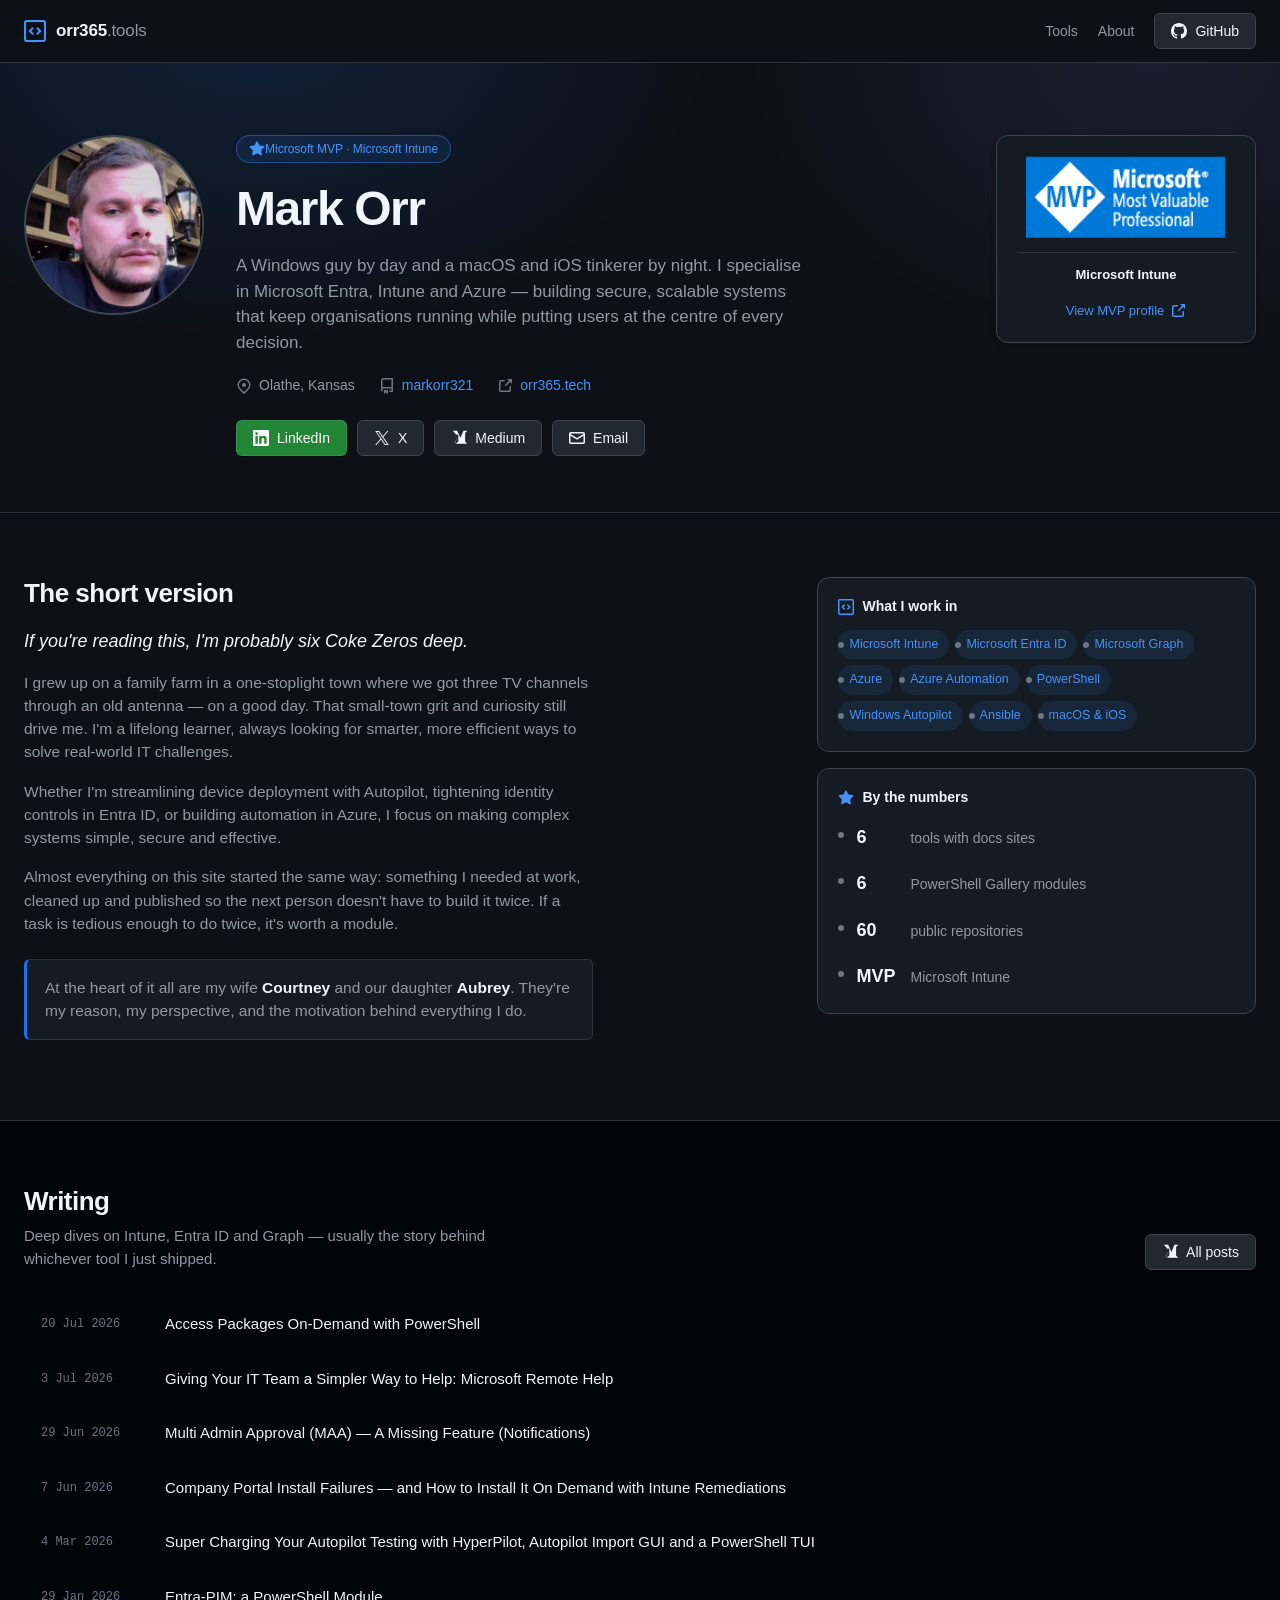
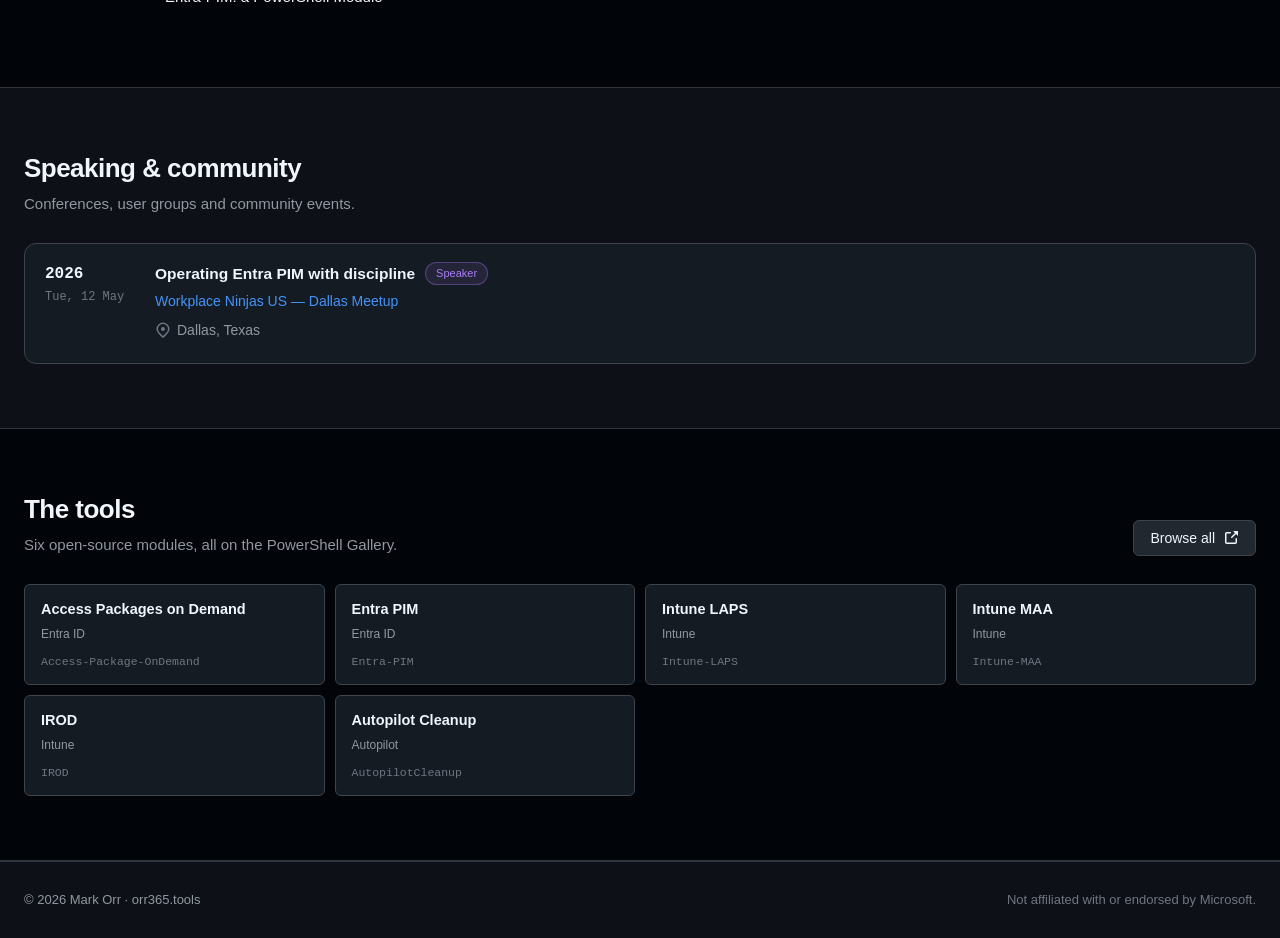
==== public/about.html @ f6708239 "Fix failed deploy: serve only public/, drop absolute _redirects The first Cloudflare build failed an" ====
<!doctype html>
<html lang="en" data-theme="dark">
<head>
<meta charset="utf-8">
<meta name="viewport" content="width=device-width, initial-scale=1">
<title>About Mark Orr — Microsoft MVP | orr365.tools</title>
<meta name="description" content="Mark Orr is a Microsoft MVP for Microsoft Intune, building open-source PowerShell tooling for Entra ID, Intune, Microsoft Graph and Windows Autopilot.">
<meta name="color-scheme" content="dark">
<meta name="author" content="Mark Orr">

<meta property="og:type" content="profile">
<meta property="og:url" content="https://orr365.tools/about.html">
<meta property="og:title" content="About Mark Orr — Microsoft MVP">
<meta property="og:description" content="Microsoft MVP for Microsoft Intune. Entra ID, Intune, Azure and PowerShell.">
<meta name="twitter:card" content="summary_large_image">
<meta name="twitter:creator" content="@MarkHunterOrr">

<link rel="canonical" href="https://orr365.tools/about.html">
<link rel="icon" href="data:image/svg+xml,%3Csvg xmlns='http://www.w3.org/2000/svg' viewBox='0 0 16 16'%3E%3Crect width='16' height='16' rx='3' fill='%230d1117'/%3E%3Cpath fill='%234493f8' d='M9.22 5.47a.75.75 0 0 1 1.06 0l2 2a.75.75 0 0 1 0 1.06l-2 2a.75.75 0 1 1-1.06-1.06L10.69 8 9.22 6.53a.75.75 0 0 1 0-1.06Zm-2.44 1.06L5.31 8l1.47 1.47a.75.75 0 1 1-1.06 1.06l-2-2a.75.75 0 0 1 0-1.06l2-2a.75.75 0 0 1 1.06 1.06Z'/%3E%3C/svg%3E">
<link rel="stylesheet" href="assets/css/styles.css">
</head>
<body>

<a class="skip-link" href="#story">Skip to content</a>

<header class="masthead">
  <div class="wrap masthead__inner">
    <a class="brand" href="index.html">
      <svg class="icon icon--brand" aria-hidden="true"><use href="#i-terminal"></use></svg>
      <span class="brand__name">orr365<span class="brand__tld">.tools</span></span>
    </a>
    <nav class="masthead__nav">
      <a href="index.html#tools">Tools</a>
      <a href="about.html" aria-current="page">About</a>
      <a class="btn btn--ghost" href="https://github.com/markorr321" target="_blank" rel="noopener">
        <svg class="icon" aria-hidden="true"><use href="#i-github"></use></svg>
        GitHub
      </a>
    </nav>
  </div>
</header>

<main>

  <!-- ==================================================== profile header -->
  <section class="profile">
    <div class="wrap profile__inner">
      <div class="profile__photo">
        <img src="assets/img/mark-orr.png" alt="Mark Orr" width="180" height="180" loading="eager">
      </div>

      <div class="profile__body">
        <p class="hero__eyebrow">
          <svg class="icon" aria-hidden="true"><use href="#i-star"></use></svg>
          Microsoft MVP · Microsoft Intune
        </p>
        <h1 class="profile__name">Mark Orr</h1>
        <p class="profile__tagline">
          A Windows guy by day and a macOS and iOS tinkerer by night. I specialise in
          Microsoft Entra, Intune and Azure — building secure, scalable systems that keep
          organisations running while putting users at the centre of every decision.
        </p>

        <ul class="profile__meta">
          <li>
            <svg class="icon" aria-hidden="true"><use href="#i-location"></use></svg>
            Olathe, Kansas
          </li>
          <li>
            <svg class="icon" aria-hidden="true"><use href="#i-repo"></use></svg>
            <a href="https://github.com/markorr321" target="_blank" rel="noopener">markorr321</a>
          </li>
          <li>
            <svg class="icon" aria-hidden="true"><use href="#i-link-external"></use></svg>
            <a href="https://orr365.tech/" target="_blank" rel="noopener">orr365.tech</a>
          </li>
        </ul>

        <div class="profile__actions">
          <a class="btn btn--primary" href="https://www.linkedin.com/in/markorr321/" target="_blank" rel="noopener">
            <svg class="icon" aria-hidden="true"><use href="#i-linkedin"></use></svg>
            LinkedIn
          </a>
          <a class="btn btn--ghost" href="https://x.com/MarkHunterOrr" target="_blank" rel="noopener">
            <svg class="icon" aria-hidden="true"><use href="#i-x"></use></svg>
            X
          </a>
          <a class="btn btn--ghost" href="https://medium.com/@markhunterorr" target="_blank" rel="noopener">
            <svg class="icon" aria-hidden="true"><use href="#i-medium"></use></svg>
            Medium
          </a>
          <a class="btn btn--ghost" href="mailto:mark@orr365.tech">
            <svg class="icon" aria-hidden="true"><use href="#i-mail"></use></svg>
            Email
          </a>
        </div>
      </div>

      <aside class="mvp-card">
        <img src="assets/img/mvp-badge.png" alt="Microsoft Most Valuable Professional" width="240" loading="lazy">
        <p class="mvp-card__cat">Microsoft Intune</p>
        <a class="mvp-card__link"
           href="https://mvp.microsoft.com/en-US/mvp/profile/7694603b-9fa5-472e-b0a5-1e70a3eb6568"
           target="_blank" rel="noopener">
          View MVP profile
          <svg class="icon" aria-hidden="true"><use href="#i-link-external"></use></svg>
        </a>
      </aside>
    </div>
  </section>

  <!-- ============================================================== story -->
  <section class="section" id="story">
    <div class="wrap prose-grid">
      <div class="prose">
        <h2>The short version</h2>
        <p class="prose__lead">If you're reading this, I'm probably six Coke Zeros deep.</p>
        <p>
          I grew up on a family farm in a one-stoplight town where we got three TV channels
          through an old antenna — on a good day. That small-town grit and curiosity still
          drive me. I'm a lifelong learner, always looking for smarter, more efficient ways
          to solve real-world IT challenges.
        </p>
        <p>
          Whether I'm streamlining device deployment with Autopilot, tightening identity
          controls in Entra ID, or building automation in Azure, I focus on making complex
          systems simple, secure and effective.
        </p>
        <p>
          Almost everything on this site started the same way: something I needed at work,
          cleaned up and published so the next person doesn't have to build it twice. If a
          task is tedious enough to do twice, it's worth a module.
        </p>
        <p class="prose__note">
          At the heart of it all are my wife <strong>Courtney</strong> and our daughter
          <strong>Aubrey</strong>. They're my reason, my perspective, and the motivation
          behind everything I do.
        </p>
      </div>

      <aside class="side-stack">
        <div class="callout">
          <h3><svg class="icon" aria-hidden="true"><use href="#i-terminal"></use></svg> What I work in</h3>
          <ul class="pill-list">
            <li>Microsoft Intune</li>
            <li>Microsoft Entra ID</li>
            <li>Microsoft Graph</li>
            <li>Azure</li>
            <li>Azure Automation</li>
            <li>PowerShell</li>
            <li>Windows Autopilot</li>
            <li>Ansible</li>
            <li>macOS &amp; iOS</li>
          </ul>
        </div>

        <div class="callout">
          <h3><svg class="icon" aria-hidden="true"><use href="#i-star"></use></svg> By the numbers</h3>
          <ul class="factlist">
            <li><strong>6</strong><span>tools with docs sites</span></li>
            <li><strong>6</strong><span>PowerShell Gallery modules</span></li>
            <li><strong data-gh="repos">60</strong><span>public repositories</span></li>
            <li><strong>MVP</strong><span>Microsoft Intune</span></li>
          </ul>
        </div>
      </aside>
    </div>
  </section>

  <!-- ============================================================ writing -->
  <section class="section section--inset" id="writing">
    <div class="wrap">
      <div class="section__head">
        <div>
          <h2>Writing</h2>
          <p class="section__sub">Deep dives on Intune, Entra ID and Graph — usually the
             story behind whichever tool I just shipped.</p>
        </div>
        <a class="btn btn--ghost" href="https://medium.com/@markhunterorr" target="_blank" rel="noopener">
          <svg class="icon" aria-hidden="true"><use href="#i-medium"></use></svg>
          All posts
        </a>
      </div>

      <ul class="posts">
        <li class="post">
          <a href="https://medium.com/@markhunterorr/access-packages-on-demand-assignment-from-powershell-3fdcfacd803e" target="_blank" rel="noopener">
            <time datetime="2026-07-20">20 Jul 2026</time>
            <span class="post__title">Access Packages On-Demand with PowerShell</span>
            <svg class="icon post__arrow" aria-hidden="true"><use href="#i-link-external"></use></svg>
          </a>
        </li>
        <li class="post">
          <a href="https://medium.com/@markhunterorr/giving-your-it-team-a-simpler-way-to-help-microsoft-remote-help-8c8ef03867a9" target="_blank" rel="noopener">
            <time datetime="2026-07-03">3 Jul 2026</time>
            <span class="post__title">Giving Your IT Team a Simpler Way to Help: Microsoft Remote Help</span>
            <svg class="icon post__arrow" aria-hidden="true"><use href="#i-link-external"></use></svg>
          </a>
        </li>
        <li class="post">
          <a href="https://medium.com/@markhunterorr/multi-admin-approval-maa-a-missing-feature-notifications-4b9b5220e2ea" target="_blank" rel="noopener">
            <time datetime="2026-06-29">29 Jun 2026</time>
            <span class="post__title">Multi Admin Approval (MAA) — A Missing Feature (Notifications)</span>
            <svg class="icon post__arrow" aria-hidden="true"><use href="#i-link-external"></use></svg>
          </a>
        </li>
        <li class="post">
          <a href="https://medium.com/@markhunterorr/company-portal-install-failures-and-how-to-install-it-on-demand-using-intune-remediations-1cc03cb31d5d" target="_blank" rel="noopener">
            <time datetime="2026-06-07">7 Jun 2026</time>
            <span class="post__title">Company Portal Install Failures — and How to Install It On Demand with Intune Remediations</span>
            <svg class="icon post__arrow" aria-hidden="true"><use href="#i-link-external"></use></svg>
          </a>
        </li>
        <li class="post">
          <a href="https://medium.com/@markhunterorr/super-charging-your-autopilot-testing-with-hyperpilot-autopilot-import-gui-and-a-powershell-tui-af44c7ed1bee" target="_blank" rel="noopener">
            <time datetime="2026-03-04">4 Mar 2026</time>
            <span class="post__title">Super Charging Your Autopilot Testing with HyperPilot, Autopilot Import GUI and a PowerShell TUI</span>
            <svg class="icon post__arrow" aria-hidden="true"><use href="#i-link-external"></use></svg>
          </a>
        </li>
        <li class="post">
          <a href="https://medium.com/@markhunterorr/entra-pim-a-powershell-module-45c83fb3df5f" target="_blank" rel="noopener">
            <time datetime="2026-01-29">29 Jan 2026</time>
            <span class="post__title">Entra-PIM: a PowerShell Module</span>
            <svg class="icon post__arrow" aria-hidden="true"><use href="#i-link-external"></use></svg>
          </a>
        </li>
      </ul>
    </div>
  </section>

  <!-- ========================================================== speaking -->
  <!--
       To add an appearance, copy one <li class="talk"> block and keep the
       newest at the top. Fill talk__title with the session title if you have
       one; otherwise the event name alone reads fine.
  -->
  <section class="section" id="speaking">
    <div class="wrap">
      <div class="section__head">
        <div>
          <h2>Speaking &amp; community</h2>
          <p class="section__sub">Conferences, user groups and community events.</p>
        </div>
      </div>

      <ul class="talks">
        <li class="talk">
          <div class="talk__meta">
            <span class="talk__year">2026</span>
            <time class="talk__date" datetime="2026-05-12">Tue, 12 May</time>
          </div>
          <div class="talk__body">
            <div class="talk__headrow">
              <h3 class="talk__title">Operating Entra PIM with discipline</h3>
              <span class="talk__role">Speaker</span>
            </div>
            <p class="talk__event">Workplace Ninjas US — Dallas Meetup</p>
            <p class="talk__desc">
              <svg class="icon" aria-hidden="true"><use href="#i-location"></use></svg>
              Dallas, Texas
            </p>
          </div>
        </li>
      </ul>
    </div>
  </section>

  <!-- ====================================================== tools strip -->
  <section class="section section--inset" id="tools-strip">
    <div class="wrap">
      <div class="section__head">
        <div>
          <h2>The tools</h2>
          <p class="section__sub">Six open-source modules, all on the PowerShell Gallery.</p>
        </div>
        <a class="btn btn--ghost" href="index.html#tools">
          Browse all
          <svg class="icon" aria-hidden="true"><use href="#i-link-external"></use></svg>
        </a>
      </div>
      <div class="strip" id="strip"></div>
    </div>
  </section>

</main>

<footer class="footer">
  <div class="wrap footer__inner">
    <span>&copy; <span id="year">2026</span> Mark Orr · orr365.tools</span>
    <span class="footer__note">Not affiliated with or endorsed by Microsoft.</span>
  </div>
</footer>

<svg xmlns="http://www.w3.org/2000/svg" style="display:none" aria-hidden="true">
  <symbol id="i-github" viewBox="0 0 16 16"><path d="M8 0c4.42 0 8 3.58 8 8a8.013 8.013 0 0 1-5.45 7.59c-.4.08-.55-.17-.55-.38 0-.27.01-1.13.01-2.2 0-.75-.25-1.23-.54-1.48 1.78-.2 3.65-.88 3.65-3.95 0-.88-.31-1.59-.82-2.15.08-.2.36-1.02-.08-2.12 0 0-.67-.22-2.2.82-.64-.18-1.32-.27-2-.27-.68 0-1.36.09-2 .27-1.53-1.03-2.2-.82-2.2-.82-.44 1.1-.16 1.92-.08 2.12-.51.56-.82 1.28-.82 2.15 0 3.06 1.86 3.75 3.64 3.95-.23.2-.44.55-.51 1.07-.46.21-1.61.55-2.33-.66-.15-.24-.6-.83-1.23-.82-.67.01-.27.38.01.53.34.19.73.9.82 1.13.16.45.68 1.31 2.69.94 0 .67.01 1.3.01 1.49 0 .21-.15.45-.55.38A7.995 7.995 0 0 1 0 8c0-4.42 3.58-8 8-8Z"/></symbol>
  <symbol id="i-repo" viewBox="0 0 16 16"><path d="M2 2.5A2.5 2.5 0 0 1 4.5 0h8.75a.75.75 0 0 1 .75.75v12.5a.75.75 0 0 1-.75.75h-2.5a.75.75 0 0 1 0-1.5h1.75v-2h-8a1 1 0 0 0-.714 1.7.75.75 0 1 1-1.072 1.05A2.495 2.495 0 0 1 2 11.5Zm10.5-1h-8a1 1 0 0 0-1 1v6.708A2.486 2.486 0 0 1 4.5 9h8ZM5 12.25a.25.25 0 0 1 .25-.25h3.5a.25.25 0 0 1 .25.25v3.25a.25.25 0 0 1-.4.2l-1.45-1.087a.249.249 0 0 0-.3 0L5.4 15.7a.25.25 0 0 1-.4-.2Z"/></symbol>
  <symbol id="i-search" viewBox="0 0 16 16"><path d="M10.68 11.74a6 6 0 0 1-7.922-8.982 6 6 0 0 1 8.982 7.922l3.04 3.04a.749.749 0 0 1-.326 1.275.749.749 0 0 1-.734-.215ZM11.5 7a4.499 4.499 0 1 0-8.997 0A4.499 4.499 0 0 0 11.5 7Z"/></symbol>
  <symbol id="i-download" viewBox="0 0 16 16"><path d="M2.75 14A1.75 1.75 0 0 1 1 12.25v-2.5a.75.75 0 0 1 1.5 0v2.5c0 .138.112.25.25.25h10.5a.25.25 0 0 0 .25-.25v-2.5a.75.75 0 0 1 1.5 0v2.5A1.75 1.75 0 0 1 13.25 14Z"/><path d="M7.25 7.689V2a.75.75 0 0 1 1.5 0v5.689l1.97-1.969a.749.749 0 1 1 1.06 1.06l-3.25 3.25a.749.749 0 0 1-1.06 0L4.22 6.78a.749.749 0 1 1 1.06-1.06Z"/></symbol>
  <symbol id="i-book" viewBox="0 0 16 16"><path d="M0 1.75A.75.75 0 0 1 .75 1h4.253c1.227 0 2.317.59 3 1.501A3.743 3.743 0 0 1 11.006 1h4.245a.75.75 0 0 1 .75.75v10.5a.75.75 0 0 1-.75.75h-4.507a2.25 2.25 0 0 0-1.591.659l-.622.621a.75.75 0 0 1-1.06 0l-.622-.621A2.25 2.25 0 0 0 5.258 13H.75a.75.75 0 0 1-.75-.75Zm7.251 10.324.004-5.073-.002-2.253A2.25 2.25 0 0 0 5.003 2.5H1.5v9h3.757a3.75 3.75 0 0 1 1.994.574ZM8.755 4.75l-.004 7.322a3.752 3.752 0 0 1 1.992-.572H14.5v-9h-3.495a2.25 2.25 0 0 0-2.25 2.25Z"/></symbol>
  <symbol id="i-link-external" viewBox="0 0 16 16"><path d="M3.75 2h3.5a.75.75 0 0 1 0 1.5h-3.5a.25.25 0 0 0-.25.25v8.5c0 .138.112.25.25.25h8.5a.25.25 0 0 0 .25-.25v-3.5a.75.75 0 0 1 1.5 0v3.5A1.75 1.75 0 0 1 12.25 14h-8.5A1.75 1.75 0 0 1 2 12.25v-8.5C2 2.784 2.784 2 3.75 2Zm6.854-1h4.146a.25.25 0 0 1 .25.25v4.146a.25.25 0 0 1-.427.177L13.03 4.03 9.28 7.78a.751.751 0 0 1-1.042-.018.751.751 0 0 1-.018-1.042l3.75-3.75-1.543-1.543A.25.25 0 0 1 10.604 1Z"/></symbol>
  <symbol id="i-terminal" viewBox="0 0 16 16"><path d="M0 1.75C0 .784.784 0 1.75 0h12.5C15.216 0 16 .784 16 1.75v12.5A1.75 1.75 0 0 1 14.25 16H1.75A1.75 1.75 0 0 1 0 14.25Zm1.75-.25a.25.25 0 0 0-.25.25v12.5c0 .138.112.25.25.25h12.5a.25.25 0 0 0 .25-.25V1.75a.25.25 0 0 0-.25-.25Zm7.47 3.97a.75.75 0 0 1 1.06 0l2 2a.75.75 0 0 1 0 1.06l-2 2a.749.749 0 0 1-1.275-.326.749.749 0 0 1 .215-.734L10.69 8 9.22 6.53a.75.75 0 0 1 0-1.06ZM6.78 6.53 5.31 8l1.47 1.47a.749.749 0 0 1-.326 1.275.749.749 0 0 1-.734-.215l-2-2a.75.75 0 0 1 0-1.06l2-2a.751.751 0 0 1 1.042.018.751.751 0 0 1 .018 1.042Z"/></symbol>
  <symbol id="i-star" viewBox="0 0 16 16"><path d="M8 .25a.75.75 0 0 1 .673.418l1.882 3.815 4.21.612a.75.75 0 0 1 .416 1.279l-3.046 2.97.719 4.192a.751.751 0 0 1-1.088.791L8 12.347l-3.766 1.98a.75.75 0 0 1-1.088-.79l.72-4.194L.818 6.374a.75.75 0 0 1 .416-1.28l4.21-.611L7.327.668A.75.75 0 0 1 8 .25Z"/></symbol>
  <symbol id="i-location" viewBox="0 0 16 16"><path d="m12.596 11.596-3.535 3.536a1.5 1.5 0 0 1-2.122 0l-3.535-3.536a6.5 6.5 0 1 1 9.192-9.193 6.5 6.5 0 0 1 0 9.193Zm-1.06-8.132a5 5 0 1 0-7.072 7.072L8 14.07l3.536-3.534a5 5 0 0 0 0-7.072ZM8 9a2 2 0 1 1-.001-3.999A2 2 0 0 1 8 9Z"/></symbol>
  <symbol id="i-mail" viewBox="0 0 16 16"><path d="M1.75 2h12.5c.966 0 1.75.784 1.75 1.75v8.5A1.75 1.75 0 0 1 14.25 14H1.75A1.75 1.75 0 0 1 0 12.25v-8.5C0 2.784.784 2 1.75 2ZM1.5 12.251c0 .138.112.25.25.25h12.5a.25.25 0 0 0 .25-.25V5.809L8.38 9.397a.75.75 0 0 1-.76 0L1.5 5.809Zm13-8.181v-.32a.25.25 0 0 0-.25-.25H1.75a.25.25 0 0 0-.25.25v.32L8 7.88Z"/></symbol>
  <symbol id="i-linkedin" viewBox="0 0 16 16"><path d="M13.632 13.635h-2.37V9.922c0-.886-.018-2.025-1.234-2.025-1.235 0-1.424.964-1.424 1.96v3.778h-2.37V6H8.51v1.043h.032c.317-.601 1.092-1.235 2.247-1.235 2.4 0 2.845 1.58 2.845 3.637v4.19ZM3.558 4.955a1.376 1.376 0 1 1 0-2.753 1.376 1.376 0 0 1 0 2.753Zm1.188 8.68H2.372V6h2.374v7.635ZM14.816 0H1.18C.528 0 0 .516 0 1.153v13.694C0 15.484.528 16 1.18 16h13.635c.652 0 1.185-.516 1.185-1.153V1.153C16 .516 15.467 0 14.815 0Z"/></symbol>
  <symbol id="i-x" viewBox="0 0 16 16"><path d="M9.294 6.928 14.357 1h-1.2L8.762 6.147 5.25 1H1.2l5.31 7.784L1.2 15h1.2l4.642-5.436L10.751 15h4.05L9.294 6.928ZM7.651 8.852l-.538-.775L2.832 1.91h1.843l3.454 4.977.538.775 4.491 6.47h-1.843L7.651 8.852Z"/></symbol>
  <symbol id="i-medium" viewBox="0 0 16 16"><path d="M4.513 4.011a.45.45 0 0 0-.147-.38L1.29 0v-.055h4.767l3.685 8.08L12.982-.055h4.545V0l-2.63 2.52a.077.077 0 0 0-.029.074v9.253a.077.077 0 0 0 .03.074l2.567 2.52v.055h-12.9v-.055l2.66-2.582c.115-.115.115-.15.115-.325V4.4l-3.7 9.42H3.14l4.307-9.42Z" transform="scale(0.9) translate(0.8 0.9)"/></symbol>
</svg>

<script src="assets/js/tools.js"></script>
<script src="assets/js/about.js"></script>
</body>
</html>
---- public/assets/css/styles.css ----
/* ==========================================================================
   orr365.tools — GitHub dark theme (Primer dark palette)
   ========================================================================== */

:root {
  /* Surfaces */
  --bg-default:  #0d1117;
  --bg-muted:    #151b23;
  --bg-inset:    #010409;
  --bg-subtle:   #212830;

  /* Borders */
  --border-default: #3d444d;
  --border-muted:   #2f353d;

  /* Foreground */
  --fg-default: #f0f6fc;
  --fg-muted:   #9198a1;
  --fg-subtle:  #6e7681;
  --fg-onEmphasis: #ffffff;

  /* Accents */
  --accent-fg:       #4493f8;
  --accent-emphasis: #1f6feb;
  --accent-muted:    rgba(56, 139, 253, 0.4);
  --accent-subtle:   rgba(56, 139, 253, 0.1);

  --success-fg:   #3fb950;
  --done-fg:      #ab7df8;
  --attention-fg: #d29922;
  --severe-fg:    #db6d28;
  --danger-fg:    #f85149;

  /* Buttons */
  --btn-bg:        #212830;
  --btn-hover-bg:  #262c36;
  --btn-border:    #3d444d;
  --btn-primary-bg:       #238636;
  --btn-primary-hover-bg: #29903b;
  --btn-primary-border:   rgba(240, 246, 252, 0.1);

  /* Type */
  --font-sans: -apple-system, BlinkMacSystemFont, "Segoe UI", "Noto Sans",
               Helvetica, Arial, sans-serif, "Apple Color Emoji", "Segoe UI Emoji";
  --font-mono: ui-monospace, SFMono-Regular, "SF Mono", Menlo, Consolas,
               "Liberation Mono", monospace;

  /* Layout */
  --wrap: 1280px;
  --radius:    6px;
  --radius-lg: 12px;

  --shadow-sm: 0 1px 0 rgba(1, 4, 9, 0.2);
  --shadow-md: 0 3px 6px rgba(1, 4, 9, 0.15);
  --shadow-lg: 0 8px 24px rgba(1, 4, 9, 0.2);
}

/* --------------------------------------------------------------------------
   Base
   -------------------------------------------------------------------------- */

*, *::before, *::after { box-sizing: border-box; }

html { -webkit-text-size-adjust: 100%; scroll-behavior: smooth; }

@media (prefers-reduced-motion: reduce) {
  html { scroll-behavior: auto; }
  *, *::before, *::after {
    animation-duration: .01ms !important;
    animation-iteration-count: 1 !important;
    transition-duration: .01ms !important;
  }
}

body {
  margin: 0;
  background: var(--bg-default);
  color: var(--fg-default);
  font-family: var(--font-sans);
  font-size: 16px;
  line-height: 1.5;
  -webkit-font-smoothing: antialiased;
  overflow-x: hidden;
}

a { color: var(--accent-fg); text-decoration: none; }
a:hover { text-decoration: underline; }

h1, h2, h3 { margin: 0; line-height: 1.25; font-weight: 600; }

ul { margin: 0; padding: 0; list-style: none; }

:focus-visible {
  outline: 2px solid var(--accent-fg);
  outline-offset: 2px;
  border-radius: var(--radius);
}

.wrap {
  width: 100%;
  max-width: var(--wrap);
  margin-inline: auto;
  padding-inline: 24px;
}

.icon {
  width: 16px;
  height: 16px;
  fill: currentColor;
  flex: none;
  vertical-align: text-bottom;
}
.icon--lg    { width: 24px; height: 24px; }
.icon--brand { width: 22px; height: 22px; color: var(--accent-fg); }

.skip-link {
  position: absolute;
  left: -9999px;
  top: 0;
  z-index: 100;
  padding: 10px 16px;
  background: var(--accent-emphasis);
  color: var(--fg-onEmphasis);
  border-radius: 0 0 var(--radius) 0;
}
.skip-link:focus { left: 0; }

/* --------------------------------------------------------------------------
   Buttons
   -------------------------------------------------------------------------- */

.btn {
  display: inline-flex;
  align-items: center;
  gap: 8px;
  padding: 7px 16px;
  font-size: 14px;
  font-weight: 500;
  line-height: 20px;
  white-space: nowrap;
  border: 1px solid var(--btn-border);
  border-radius: var(--radius);
  cursor: pointer;
  transition: background-color .15s, border-color .15s;
}
.btn:hover { text-decoration: none; }

.btn--ghost {
  background: var(--btn-bg);
  color: var(--fg-default);
}
.btn--ghost:hover {
  background: var(--btn-hover-bg);
  border-color: var(--fg-subtle);
}

.btn--primary {
  background: var(--btn-primary-bg);
  border-color: var(--btn-primary-border);
  color: var(--fg-onEmphasis);
  box-shadow: var(--shadow-sm);
}
.btn--primary:hover { background: var(--btn-primary-hover-bg); }

/* --------------------------------------------------------------------------
   Masthead
   -------------------------------------------------------------------------- */

.masthead {
  position: sticky;
  top: 0;
  z-index: 20;
  background: rgba(13, 17, 23, 0.8);
  backdrop-filter: saturate(180%) blur(12px);
  border-bottom: 1px solid var(--border-muted);
}

.masthead__inner {
  display: flex;
  align-items: center;
  justify-content: space-between;
  gap: 16px;
  height: 62px;
}

.brand {
  display: inline-flex;
  align-items: center;
  gap: 10px;
  color: var(--fg-default);
  font-size: 17px;
  font-weight: 600;
  letter-spacing: -0.01em;
}
.brand:hover { text-decoration: none; }
.brand__tld { color: var(--fg-muted); font-weight: 400; }

.masthead__nav {
  display: flex;
  align-items: center;
  gap: 20px;
  font-size: 14px;
}
.masthead__nav > a:not(.btn) {
  color: var(--fg-muted);
  font-weight: 500;
  transition: color .15s;
}
.masthead__nav > a:not(.btn):hover {
  color: var(--fg-default);
  text-decoration: none;
}

/* --------------------------------------------------------------------------
   Hero
   -------------------------------------------------------------------------- */

.hero {
  position: relative;
  padding: 96px 0 72px;
  border-bottom: 1px solid var(--border-muted);
  background:
    radial-gradient(60% 120% at 50% -10%, rgba(31, 111, 235, 0.18), transparent 65%),
    radial-gradient(40% 80% at 85% 10%, rgba(171, 125, 248, 0.10), transparent 70%),
    var(--bg-default);
}

/* Subtle grid texture behind the hero */
.hero::before {
  content: "";
  position: absolute;
  inset: 0;
  background-image:
    linear-gradient(to right, rgba(61, 68, 77, 0.25) 1px, transparent 1px),
    linear-gradient(to bottom, rgba(61, 68, 77, 0.25) 1px, transparent 1px);
  background-size: 56px 56px;
  mask-image: radial-gradient(70% 70% at 50% 0%, #000 20%, transparent 75%);
  -webkit-mask-image: radial-gradient(70% 70% at 50% 0%, #000 20%, transparent 75%);
  pointer-events: none;
}
.hero > .wrap { position: relative; }

.hero__eyebrow {
  margin: 0 0 16px;
  display: inline-flex;
  align-items: center;
  padding: 4px 12px;
  font-size: 12px;
  font-weight: 500;
  color: var(--accent-fg);
  background: var(--accent-subtle);
  border: 1px solid var(--accent-muted);
  border-radius: 999px;
}

.hero__title {
  max-width: 20ch;
  font-size: clamp(2.25rem, 6vw, 4rem);
  font-weight: 700;
  letter-spacing: -0.03em;
  margin-bottom: 20px;
}

.grad {
  background: linear-gradient(135deg, #4493f8 0%, #ab7df8 100%);
  -webkit-background-clip: text;
  background-clip: text;
  color: transparent;
}

.hero__lede {
  max-width: 62ch;
  margin: 0 0 32px;
  font-size: clamp(1rem, 1.6vw, 1.175rem);
  color: var(--fg-muted);
}

.hero__actions {
  display: flex;
  flex-wrap: wrap;
  gap: 12px;
  margin-bottom: 48px;
}

.hero__stats {
  display: flex;
  flex-wrap: wrap;
  gap: 40px;
}
.hero__stats li { display: flex; flex-direction: column; }
.hero__stats strong {
  font-size: 22px;
  font-weight: 600;
  letter-spacing: -0.01em;
}
.hero__stats span {
  font-size: 13px;
  color: var(--fg-muted);
}

/* --------------------------------------------------------------------------
   Toolbar — search + filters
   -------------------------------------------------------------------------- */

.tools { padding: 56px 0 88px; scroll-margin-top: 62px; }

.tools__bar {
  display: flex;
  flex-wrap: wrap;
  align-items: center;
  gap: 16px;
  margin-bottom: 28px;
}

.search {
  position: relative;
  display: flex;
  align-items: center;
  flex: 1 1 320px;
  max-width: 420px;
}
.search__icon {
  position: absolute;
  left: 12px;
  color: var(--fg-subtle);
  pointer-events: none;
}
.search__input {
  width: 100%;
  padding: 8px 40px 8px 36px;
  font-family: inherit;
  font-size: 14px;
  color: var(--fg-default);
  background: var(--bg-muted);
  border: 1px solid var(--border-default);
  border-radius: var(--radius);
  transition: border-color .15s, box-shadow .15s;
}
.search__input::placeholder { color: var(--fg-subtle); }
.search__input:focus {
  outline: none;
  border-color: var(--accent-emphasis);
  box-shadow: 0 0 0 3px var(--accent-subtle);
}
.search__input::-webkit-search-cancel-button { filter: invert(0.6); }

.search__kbd {
  position: absolute;
  right: 10px;
  padding: 1px 6px;
  font-family: var(--font-mono);
  font-size: 11px;
  line-height: 18px;
  color: var(--fg-subtle);
  background: var(--bg-subtle);
  border: 1px solid var(--border-default);
  border-radius: 4px;
  pointer-events: none;
}
.search__input:focus ~ .search__kbd { opacity: 0; }

.filters {
  display: flex;
  flex-wrap: wrap;
  gap: 8px;
}

.chip {
  padding: 5px 14px;
  font-family: inherit;
  font-size: 13px;
  font-weight: 500;
  color: var(--fg-muted);
  background: transparent;
  border: 1px solid var(--border-default);
  border-radius: 999px;
  cursor: pointer;
  transition: color .15s, background-color .15s, border-color .15s;
}
.chip:hover {
  color: var(--fg-default);
  background: var(--bg-muted);
  border-color: var(--fg-subtle);
}
.chip[aria-pressed="true"] {
  color: var(--fg-onEmphasis);
  background: var(--accent-emphasis);
  border-color: var(--accent-emphasis);
}
.chip__count {
  margin-left: 6px;
  font-variant-numeric: tabular-nums;
  opacity: .6;
}

/* --------------------------------------------------------------------------
   Tool grid
   -------------------------------------------------------------------------- */

.grid {
  display: grid;
  grid-template-columns: repeat(auto-fill, minmax(330px, 1fr));
  gap: 16px;
}

.card {
  display: flex;
  flex-direction: column;
  padding: 20px;
  background: var(--bg-muted);
  border: 1px solid var(--border-default);
  border-radius: var(--radius-lg);
  transition: border-color .18s, transform .18s, box-shadow .18s;
}
.card:hover {
  border-color: var(--fg-subtle);
  transform: translateY(-2px);
  box-shadow: var(--shadow-lg);
}

.card__head {
  display: flex;
  align-items: flex-start;
  gap: 10px;
  margin-bottom: 10px;
}
.card__head .icon { color: var(--fg-muted); margin-top: 3px; }

.card__title {
  font-size: 16px;
  font-weight: 600;
  letter-spacing: -0.01em;
}
.card__title a { color: var(--accent-fg); }
/* Whole card is clickable via the title's stretched link */
.card__title a::after {
  content: "";
  position: absolute;
  inset: 0;
  border-radius: inherit;
}
.card { position: relative; }

.card__badge {
  margin-left: auto;
  padding: 2px 8px;
  font-size: 11px;
  font-weight: 500;
  border-radius: 999px;
  white-space: nowrap;
}
.card__badge--new {
  color: var(--success-fg);
  background: rgba(63, 185, 80, 0.1);
  border: 1px solid rgba(63, 185, 80, 0.35);
}
.card__badge--updated {
  color: var(--done-fg);
  background: rgba(171, 125, 248, 0.1);
  border: 1px solid rgba(171, 125, 248, 0.35);
}

.card__desc {
  flex: 1;
  margin: 0 0 16px;
  font-size: 14px;
  color: var(--fg-muted);
}

.card__tags {
  display: flex;
  flex-wrap: wrap;
  gap: 6px;
  margin-bottom: 16px;
}
.card__tag {
  padding: 2px 10px;
  font-size: 12px;
  font-weight: 500;
  color: var(--accent-fg);
  background: var(--accent-subtle);
  border: 1px solid transparent;
  border-radius: 999px;
}

/* Copyable install command */
.card__install {
  position: relative;
  z-index: 1;
  display: flex;
  align-items: center;
  gap: 8px;
  margin-bottom: 16px;
  padding: 7px 8px 7px 12px;
  background: var(--bg-inset);
  border: 1px solid var(--border-muted);
  border-radius: var(--radius);
}
.card__install code {
  flex: 1;
  overflow-x: auto;
  font-family: var(--font-mono);
  font-size: 12px;
  color: var(--fg-muted);
  white-space: nowrap;
  scrollbar-width: none;
}
.card__install code::-webkit-scrollbar { display: none; }

.card__copy {
  display: inline-flex;
  align-items: center;
  justify-content: center;
  flex: none;
  width: 26px;
  height: 26px;
  padding: 0;
  color: var(--fg-muted);
  background: transparent;
  border: 1px solid transparent;
  border-radius: var(--radius);
  cursor: pointer;
  transition: color .15s, background-color .15s, border-color .15s;
}
.card__copy:hover {
  color: var(--fg-default);
  background: var(--btn-bg);
  border-color: var(--border-default);
}
.card__copy.is-copied { color: var(--success-fg); }
/* Swap the clipboard glyph for a tick on success */
.card__copy.is-copied .icon use { display: none; }
.card__copy.is-copied::after {
  content: "";
  width: 16px;
  height: 16px;
  background: currentColor;
  -webkit-mask: url("data:image/svg+xml,%3Csvg xmlns='http://www.w3.org/2000/svg' viewBox='0 0 16 16'%3E%3Cpath d='M13.78 4.22a.75.75 0 0 1 0 1.06l-7.25 7.25a.75.75 0 0 1-1.06 0L1.72 9.28a.75.75 0 1 1 1.06-1.06L6 11.44l6.72-6.72a.75.75 0 0 1 1.06 0Z'/%3E%3C/svg%3E") center / contain no-repeat;
  mask: url("data:image/svg+xml,%3Csvg xmlns='http://www.w3.org/2000/svg' viewBox='0 0 16 16'%3E%3Cpath d='M13.78 4.22a.75.75 0 0 1 0 1.06l-7.25 7.25a.75.75 0 0 1-1.06 0L1.72 9.28a.75.75 0 1 1 1.06-1.06L6 11.44l6.72-6.72a.75.75 0 0 1 1.06 0Z'/%3E%3C/svg%3E") center / contain no-repeat;
}
.card__copy.is-copied .icon { display: none; }

.card__foot {
  display: flex;
  align-items: center;
  gap: 16px;
  padding-top: 14px;
  border-top: 1px solid var(--border-muted);
  font-size: 12px;
  color: var(--fg-muted);
}

.card__lang { display: inline-flex; align-items: center; gap: 6px; }
.card__dot {
  width: 12px;
  height: 12px;
  border-radius: 50%;
  background: var(--fg-subtle);
}

.card__links {
  display: flex;
  gap: 14px;
  margin-left: auto;
}
/* Sits above the stretched link so secondary links stay clickable */
.card__links a {
  position: relative;
  z-index: 1;
  display: inline-flex;
  align-items: center;
  gap: 5px;
  color: var(--fg-muted);
  font-weight: 500;
  transition: color .15s;
}
.card__links a:hover { color: var(--accent-fg); text-decoration: none; }

.empty {
  display: flex;
  flex-direction: column;
  align-items: center;
  gap: 12px;
  padding: 72px 0;
  color: var(--fg-muted);
}
.empty .icon { color: var(--fg-subtle); }

/* --------------------------------------------------------------------------
   About
   -------------------------------------------------------------------------- */

.about {
  padding: 72px 0;
  border-top: 1px solid var(--border-muted);
  background: var(--bg-inset);
  scroll-margin-top: 62px;
}

.about__inner {
  display: grid;
  grid-template-columns: minmax(0, 1.6fr) minmax(0, 1fr);
  gap: 48px;
  align-items: start;
}

.about h2 {
  font-size: 26px;
  letter-spacing: -0.02em;
  margin-bottom: 16px;
}
.about p {
  max-width: 62ch;
  margin: 0 0 14px;
  color: var(--fg-muted);
}
.about__links { display: flex; gap: 12px; margin-top: 24px; }

.callout {
  padding: 20px;
  background: var(--bg-muted);
  border: 1px solid var(--border-default);
  border-radius: var(--radius-lg);
}
.callout h3 {
  display: flex;
  align-items: center;
  gap: 8px;
  font-size: 14px;
  margin-bottom: 14px;
}
.callout h3 .icon { color: var(--accent-fg); }
.callout li {
  position: relative;
  padding-left: 18px;
  font-size: 14px;
  color: var(--fg-muted);
  line-height: 1.9;
}
.callout li::before {
  content: "";
  position: absolute;
  left: 0;
  top: 12px;
  width: 6px;
  height: 6px;
  border-radius: 50%;
  background: var(--fg-subtle);
}

/* --------------------------------------------------------------------------
   About page — profile header
   -------------------------------------------------------------------------- */

.profile {
  position: relative;
  padding: 72px 0 56px;
  border-bottom: 1px solid var(--border-muted);
  background:
    radial-gradient(55% 110% at 20% -10%, rgba(31, 111, 235, 0.16), transparent 65%),
    radial-gradient(45% 90% at 90% 0%, rgba(171, 125, 248, 0.10), transparent 70%),
    var(--bg-default);
}

.profile__inner {
  display: grid;
  grid-template-columns: auto minmax(0, 1fr) auto;
  gap: 32px;
  align-items: start;
}

.profile__photo img {
  display: block;
  width: 180px;
  height: 180px;
  object-fit: cover;
  border-radius: 50%;
  border: 2px solid var(--border-default);
  background: var(--bg-muted);
}

.profile__name {
  font-size: clamp(2rem, 4.5vw, 3rem);
  font-weight: 700;
  letter-spacing: -0.03em;
  margin-bottom: 14px;
}

.profile__tagline {
  max-width: 60ch;
  margin: 0 0 20px;
  font-size: 1.0625rem;
  color: var(--fg-muted);
}

.profile__meta {
  display: flex;
  flex-wrap: wrap;
  gap: 8px 24px;
  margin-bottom: 24px;
  font-size: 14px;
  color: var(--fg-muted);
}
.profile__meta li { display: inline-flex; align-items: center; gap: 7px; }
.profile__meta .icon { color: var(--fg-subtle); }

.profile__actions { display: flex; flex-wrap: wrap; gap: 10px; }

/* MVP card */
.mvp-card {
  width: 260px;
  padding: 20px;
  text-align: center;
  background: var(--bg-muted);
  border: 1px solid var(--border-default);
  border-radius: var(--radius-lg);
  box-shadow: var(--shadow-md);
}
.mvp-card img {
  display: block;
  width: 100%;
  max-width: 200px;
  height: auto;
  margin: 0 auto 14px;
}
.mvp-card__cat {
  margin: 0 0 14px;
  padding-top: 12px;
  border-top: 1px solid var(--border-muted);
  font-size: 13px;
  font-weight: 600;
  color: var(--fg-default);
}
.mvp-card__link {
  display: inline-flex;
  align-items: center;
  gap: 6px;
  font-size: 13px;
  font-weight: 500;
}

/* --------------------------------------------------------------------------
   About page — generic sections
   -------------------------------------------------------------------------- */

.section { padding: 64px 0; scroll-margin-top: 62px; }
.section--inset {
  background: var(--bg-inset);
  border-block: 1px solid var(--border-muted);
}

.section__head {
  display: flex;
  flex-wrap: wrap;
  align-items: end;
  justify-content: space-between;
  gap: 16px;
  margin-bottom: 28px;
}
.section h2 {
  font-size: 26px;
  letter-spacing: -0.02em;
}
.section__sub {
  max-width: 60ch;
  margin: 8px 0 0;
  font-size: 15px;
  color: var(--fg-muted);
}

.prose-grid {
  display: grid;
  grid-template-columns: minmax(0, 1.7fr) minmax(0, 1fr);
  gap: 48px;
  align-items: start;
}

.prose h2 { font-size: 26px; letter-spacing: -0.02em; margin-bottom: 18px; }
.prose p {
  max-width: 66ch;
  margin: 0 0 16px;
  color: var(--fg-muted);
  font-size: 15.5px;
}
.prose__lead {
  font-size: 1.125rem !important;
  color: var(--fg-default) !important;
  font-style: italic;
}
.prose__note {
  margin-top: 24px !important;
  padding: 16px 18px;
  background: var(--bg-muted);
  border: 1px solid var(--border-muted);
  border-left: 3px solid var(--accent-emphasis);
  border-radius: var(--radius);
}
.prose__note strong { color: var(--fg-default); }

.side-stack { display: grid; gap: 16px; }

.pill-list { display: flex; flex-wrap: wrap; gap: 6px; }
.pill-list li {
  padding: 3px 11px;
  font-size: 12.5px;
  font-weight: 500;
  color: var(--accent-fg);
  background: var(--accent-subtle);
  border-radius: 999px;
}

.factlist { display: grid; gap: 12px; }
.factlist li {
  display: flex;
  align-items: baseline;
  gap: 10px;
  font-size: 14px;
  color: var(--fg-muted);
}
.factlist strong {
  min-width: 44px;
  font-size: 18px;
  font-weight: 600;
  color: var(--fg-default);
}

/* Writing */
.posts { display: grid; gap: 2px; }
.post a {
  display: grid;
  grid-template-columns: 108px minmax(0, 1fr) auto;
  gap: 16px;
  align-items: center;
  padding: 14px 16px;
  color: var(--fg-default);
  border: 1px solid transparent;
  border-radius: var(--radius);
  transition: background-color .15s, border-color .15s;
}
.post a:hover {
  background: var(--bg-muted);
  border-color: var(--border-default);
  text-decoration: none;
}
.post time {
  font-family: var(--font-mono);
  font-size: 12px;
  color: var(--fg-subtle);
}
.post__title { font-size: 15px; font-weight: 500; }
.post a:hover .post__title { color: var(--accent-fg); }
.post__arrow { color: var(--fg-subtle); opacity: 0; transition: opacity .15s; }
.post a:hover .post__arrow { opacity: 1; }

/* Speaking */
.talks { display: grid; gap: 12px; }
.talk {
  display: grid;
  grid-template-columns: 90px minmax(0, 1fr);
  gap: 20px;
  padding: 18px 20px;
  background: var(--bg-muted);
  border: 1px solid var(--border-default);
  border-radius: var(--radius-lg);
}
.talk--placeholder {
  border-style: dashed;
  background: transparent;
}
.talk__meta { display: flex; flex-direction: column; gap: 2px; }
.talk__year {
  font-family: var(--font-mono);
  font-size: 16px;
  font-weight: 600;
  color: var(--fg-default);
}
.talk__date {
  font-family: var(--font-mono);
  font-size: 12px;
  color: var(--fg-subtle);
}

.talk__headrow {
  display: flex;
  flex-wrap: wrap;
  align-items: center;
  gap: 10px;
  margin-bottom: 6px;
}
.talk__title { font-size: 15.5px; }
.talk__role {
  padding: 2px 10px;
  font-size: 11px;
  font-weight: 500;
  color: var(--done-fg);
  background: rgba(171, 125, 248, 0.1);
  border: 1px solid rgba(171, 125, 248, 0.35);
  border-radius: 999px;
}

.talk__event {
  margin: 0 0 8px;
  font-size: 14px;
  font-weight: 500;
  color: var(--accent-fg);
}

.talk__desc {
  display: inline-flex;
  align-items: center;
  gap: 6px;
  margin: 0;
  font-size: 14px;
  color: var(--fg-muted);
}
.talk__desc .icon { color: var(--fg-subtle); }

/* Tools strip */
.strip {
  display: grid;
  grid-template-columns: repeat(auto-fill, minmax(240px, 1fr));
  gap: 10px;
}
.strip__item {
  display: flex;
  flex-direction: column;
  gap: 4px;
  padding: 14px 16px;
  background: var(--bg-muted);
  border: 1px solid var(--border-default);
  border-radius: var(--radius);
  transition: border-color .15s, transform .15s;
}
.strip__item:hover {
  border-color: var(--fg-subtle);
  transform: translateY(-2px);
  text-decoration: none;
}
.strip__name { font-size: 14.5px; font-weight: 600; color: var(--fg-default); }
.strip__item:hover .strip__name { color: var(--accent-fg); }
.strip__cat { font-size: 12px; color: var(--fg-muted); }
.strip__mod {
  margin-top: 6px;
  font-family: var(--font-mono);
  font-size: 11.5px;
  color: var(--fg-subtle);
}

/* --------------------------------------------------------------------------
   Footer
   -------------------------------------------------------------------------- */

.footer {
  padding: 28px 0;
  border-top: 1px solid var(--border-muted);
  font-size: 13px;
  color: var(--fg-muted);
}
.footer__inner {
  display: flex;
  flex-wrap: wrap;
  gap: 12px;
  justify-content: space-between;
}
.footer__note { color: var(--fg-subtle); }

/* --------------------------------------------------------------------------
   Responsive
   -------------------------------------------------------------------------- */

@media (max-width: 1080px) {
  .profile__inner { grid-template-columns: auto minmax(0, 1fr); }
  .mvp-card { grid-column: 1 / -1; width: 100%; max-width: 100%; display: flex;
              align-items: center; gap: 20px; text-align: left; }
  .mvp-card img { margin: 0; width: 180px; }
  .mvp-card__cat { padding-top: 0; border-top: 0; border-left: 1px solid var(--border-muted);
                   padding-left: 20px; margin: 0; }
  .mvp-card__link { margin-left: auto; }
}

@media (max-width: 900px) {
  .about__inner,
  .prose-grid { grid-template-columns: 1fr; gap: 32px; }
}

@media (max-width: 700px) {
  .wrap { padding-inline: 16px; }
  .hero { padding: 64px 0 56px; }
  .hero__stats { gap: 28px; }
  .masthead__nav > a:not(.btn) { display: none; }
  .search { max-width: none; }
  .search__kbd { display: none; }
  .grid { grid-template-columns: 1fr; }

  /* About page */
  .section { padding: 48px 0; }
  .profile { padding: 48px 0 40px; }
  .profile__inner { grid-template-columns: 1fr; gap: 24px; justify-items: start; }
  .profile__photo img { width: 128px; height: 128px; }
  .mvp-card { flex-direction: column; align-items: stretch; text-align: center; }
  .mvp-card img { width: 100%; max-width: 200px; margin: 0 auto; }
  .mvp-card__cat { padding: 12px 0 0; border-left: 0; border-top: 1px solid var(--border-muted); }
  .mvp-card__link { margin: 0 auto; }
  .post a { grid-template-columns: 1fr auto; gap: 4px 12px; }
  .post time { grid-row: 2; }
  .talk { grid-template-columns: 1fr; gap: 8px; }
  .strip { grid-template-columns: 1fr; }
}
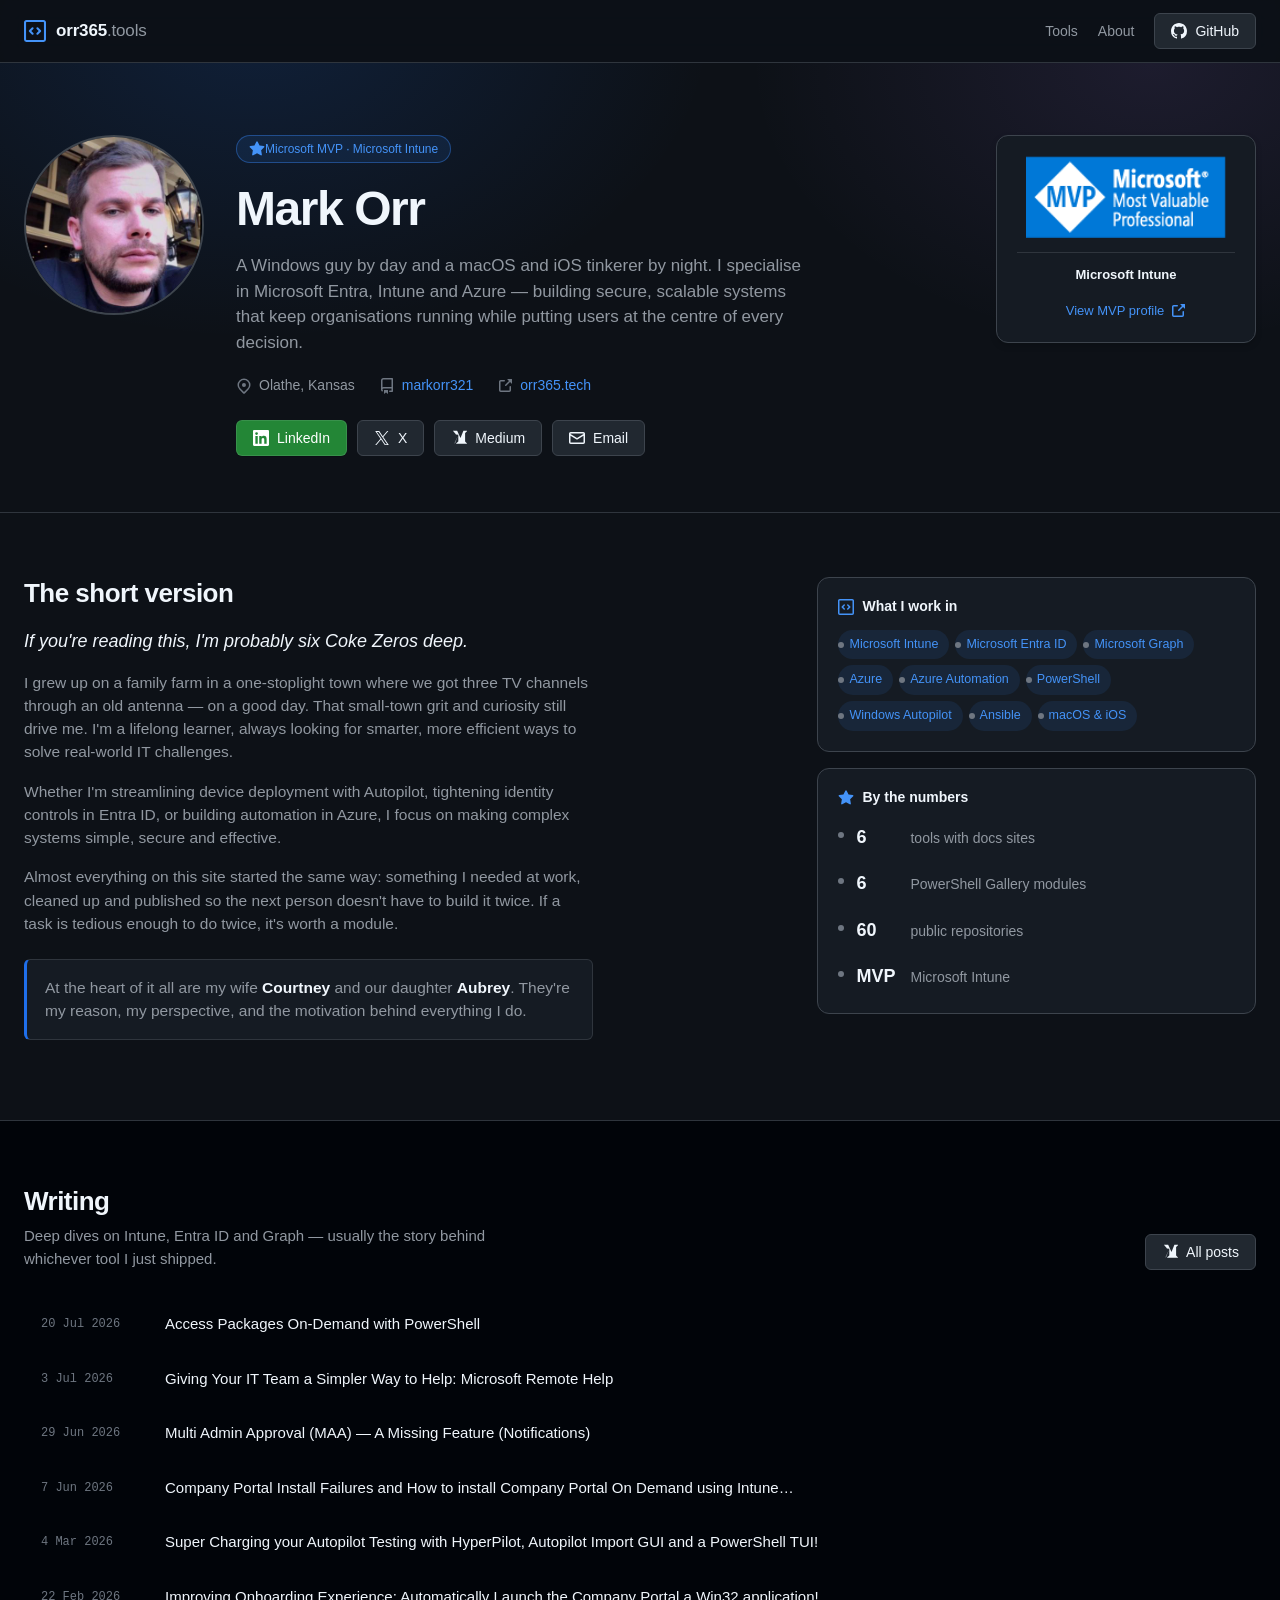
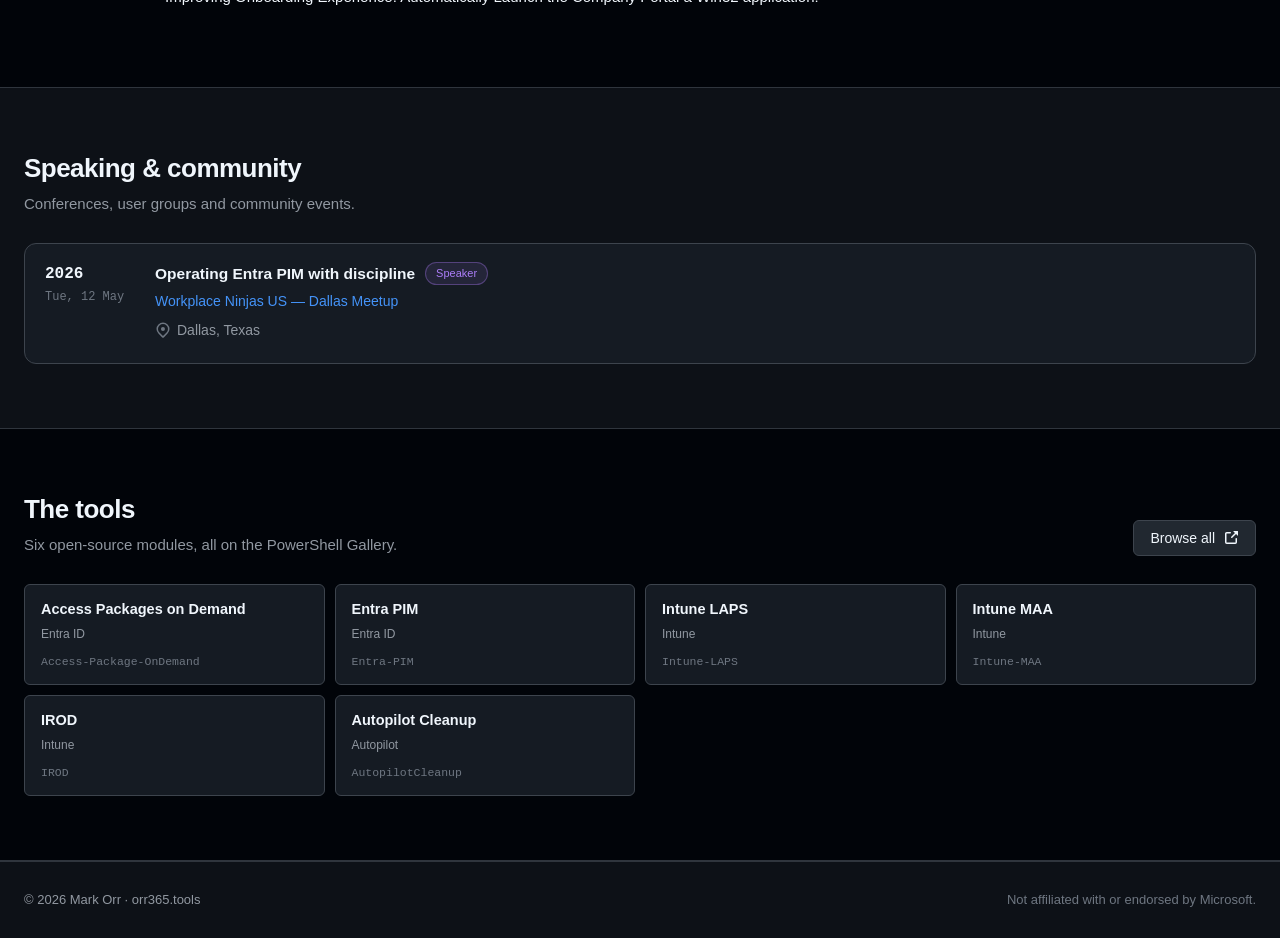
==== commit 8d045fce: "Writing section: always show the 6 most recent Medium posts Posts were hardcoded in about.html and w" ====
--- a/public/about.html
+++ b/public/about.html
@@ -182,50 +182,9 @@
         </a>
       </div>
 
-      <ul class="posts">
-        <li class="post">
-          <a href="https://medium.com/@markhunterorr/access-packages-on-demand-assignment-from-powershell-3fdcfacd803e" target="_blank" rel="noopener">
-            <time datetime="2026-07-20">20 Jul 2026</time>
-            <span class="post__title">Access Packages On-Demand with PowerShell</span>
-            <svg class="icon post__arrow" aria-hidden="true"><use href="#i-link-external"></use></svg>
-          </a>
-        </li>
-        <li class="post">
-          <a href="https://medium.com/@markhunterorr/giving-your-it-team-a-simpler-way-to-help-microsoft-remote-help-8c8ef03867a9" target="_blank" rel="noopener">
-            <time datetime="2026-07-03">3 Jul 2026</time>
-            <span class="post__title">Giving Your IT Team a Simpler Way to Help: Microsoft Remote Help</span>
-            <svg class="icon post__arrow" aria-hidden="true"><use href="#i-link-external"></use></svg>
-          </a>
-        </li>
-        <li class="post">
-          <a href="https://medium.com/@markhunterorr/multi-admin-approval-maa-a-missing-feature-notifications-4b9b5220e2ea" target="_blank" rel="noopener">
-            <time datetime="2026-06-29">29 Jun 2026</time>
-            <span class="post__title">Multi Admin Approval (MAA) — A Missing Feature (Notifications)</span>
-            <svg class="icon post__arrow" aria-hidden="true"><use href="#i-link-external"></use></svg>
-          </a>
-        </li>
-        <li class="post">
-          <a href="https://medium.com/@markhunterorr/company-portal-install-failures-and-how-to-install-it-on-demand-using-intune-remediations-1cc03cb31d5d" target="_blank" rel="noopener">
-            <time datetime="2026-06-07">7 Jun 2026</time>
-            <span class="post__title">Company Portal Install Failures — and How to Install It On Demand with Intune Remediations</span>
-            <svg class="icon post__arrow" aria-hidden="true"><use href="#i-link-external"></use></svg>
-          </a>
-        </li>
-        <li class="post">
-          <a href="https://medium.com/@markhunterorr/super-charging-your-autopilot-testing-with-hyperpilot-autopilot-import-gui-and-a-powershell-tui-af44c7ed1bee" target="_blank" rel="noopener">
-            <time datetime="2026-03-04">4 Mar 2026</time>
-            <span class="post__title">Super Charging Your Autopilot Testing with HyperPilot, Autopilot Import GUI and a PowerShell TUI</span>
-            <svg class="icon post__arrow" aria-hidden="true"><use href="#i-link-external"></use></svg>
-          </a>
-        </li>
-        <li class="post">
-          <a href="https://medium.com/@markhunterorr/entra-pim-a-powershell-module-45c83fb3df5f" target="_blank" rel="noopener">
-            <time datetime="2026-01-29">29 Jan 2026</time>
-            <span class="post__title">Entra-PIM: a PowerShell Module</span>
-            <svg class="icon post__arrow" aria-hidden="true"><use href="#i-link-external"></use></svg>
-          </a>
-        </li>
-      </ul>
+      <!-- Rendered from assets/js/posts.js, refreshed daily from the Medium
+           RSS feed by .github/workflows/update-posts.yml. -->
+      <ul class="posts" id="posts"></ul>
     </div>
   </section>
 
@@ -309,6 +268,7 @@
 </svg>
 
 <script src="assets/js/tools.js"></script>
+<script src="assets/js/posts.js"></script>
 <script src="assets/js/about.js"></script>
 </body>
 </html>
